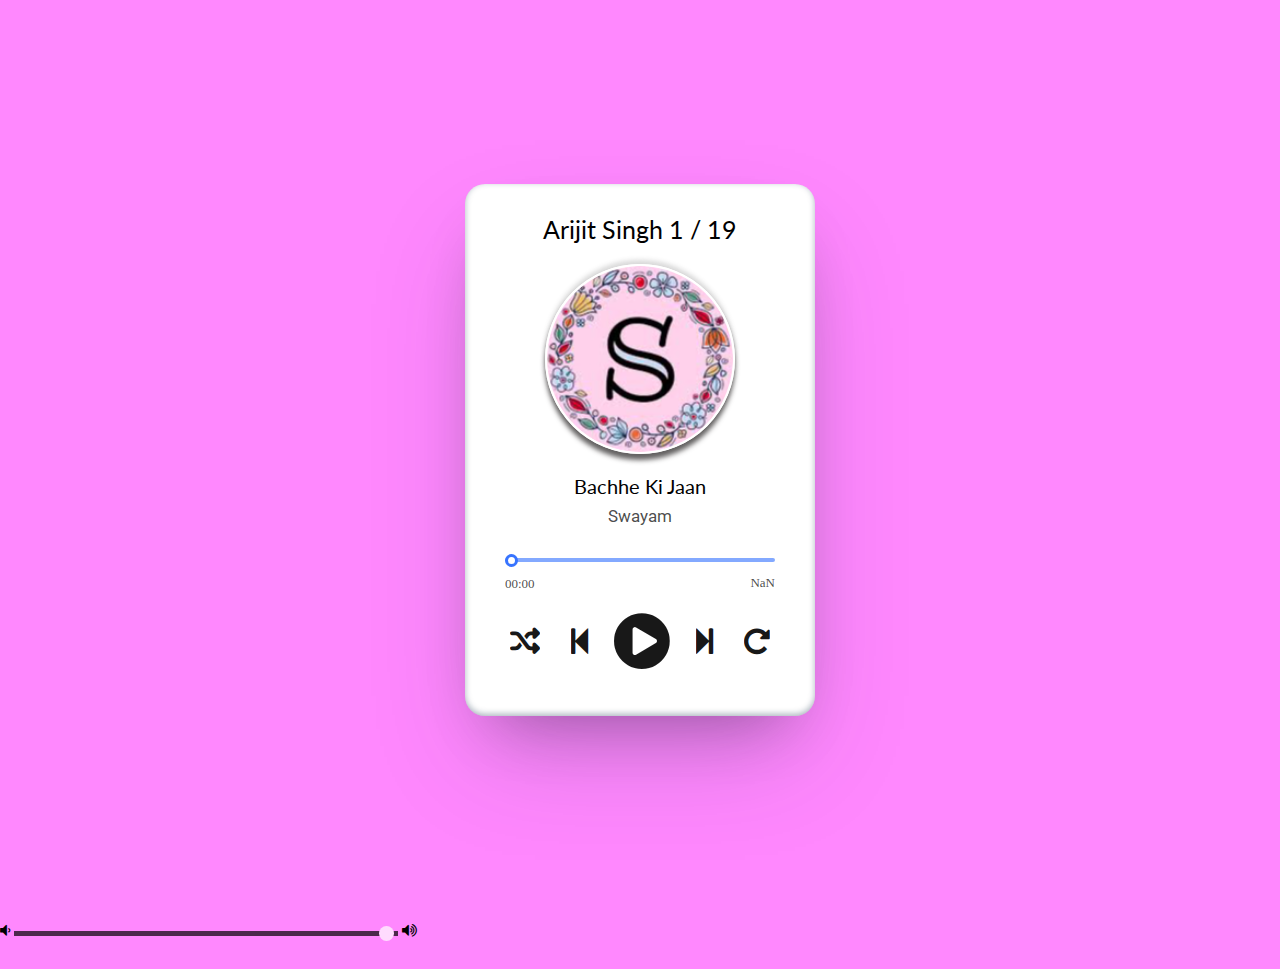
==== Artists/Arijit.html @ fdf8a6be "Update Arijit.html" ====
<!DOCTYPE html>
<html lang="en">
<head>
    <meta charset="UTF-8">
    <meta http-equiv="X-UA-Compatible" content="IE=edge">
    <meta name="viewport" content="width=device-width, initial-scale=1.0">
    <title>ARIJIT SINGH</title>
    <link rel="stylesheet" href="../HONEY SINGH/Honey_Singh.css">
    <script src="../Artists js/arijit.js" defer></script>
    <link rel="stylesheet" href="https://cdnjs.cloudflare.com/ajax/libs/font-awesome/6.1.1/css/all.min.css">
    <link rel="stylesheet" href="https://cdnjs.cloudflare.com/ajax/libs/font-awesome/4.7.0/css/font-awesome.min.css">
</head>
<body>
    <div class="bg">
        <img src="./2-removebg-preview.png" alt="">
        <img src="./1-removebg-preview.png" alt="" class="girl">
    </div>
   <div class="player">
       <div class="wrapper">
           <div class="details">
               <div class="now-playing">PLAYING x OF y</div>
               <div class="track-art"></div>
               <div class="track-name">Track Name</div>
               <div class="track-artist">Track Artist</div>
           </div>

           <div class="slider_container">
               <div class="current-time">00:00</div>
                <input type="range" min="1" max="100" value="0" class="seek_slider" onchange="seekTo()">
                <div class="total-duration">00:30</div>
           </div>

           <div class="buttons">
               <div class="random-track" onclick="randomTrack()">
                   <i class="fas fa-random fa-1x" title="random"></i>
               </div>
               <div class="prev-track" onclick="prevTrack()">
                    <i class="fa fa-step-backward fa-2x"></i>
                </div>
                <div class="playpause-track" onclick="playpauseTrack()">
                    <i class="fa fa-play-circle fa-5x"></i>
                </div>
                <div class="next-track" onclick="nextTrack()">
                    <i class="fa fa-step-forward fa-2x"></i>
                </div>
                <div class="repeat-track" onclick="repeatTrack()">
                    <i class="fa fa-repeat fa-2x" title="repeat"></i>
                </div>
           </div>
       </div>
   </div>
   <!-- Define the section for displaying the volume slider-->
   <div class="slider_container">
    <i class="fa fa-volume-down"></i>
    <input type="range" min="1" max="100"
      value="99" class="volume_slider" onchange="setVolume()">
    <i class="fa fa-volume-up"></i>
  </div>
</div>
</body>
</html>
---- HONEY SINGH/Honey_Singh.css ----
@import url("https://fonts.googleapis.com/css2?family=Lato&family=Montserrat:wght@600&family=Roboto:wght@300;400&display=swap");

* {
  margin: 0;
  padding: 0;
  box-sizing: border-box;
}
body {
  background-color: lightgreen;

  /* Smoothly transition the background color */
  transition: background-color .5s;
  font-family: "Lato", sans-serif;
  
  overflow: hidden;
/* background-color: #FF9A8B;
background-image: linear-gradient(90deg, #FF9A8B 0%, #FF6A88 55%, #FF99AC 100%); */

}
.bg{
    position: absolute;
    top: 450px;
}
.bg img{
    width: 600px;
}
.bg .girl{
    position: absolute;
    left: 770px;
    bottom: 35px;
    width: 750px;
}
.player {
  width: 100%;
  height: 100vh;
  display: flex;
  align-items: center;
  justify-content: center;
  flex-direction: column;
}
.wrapper {
  width: 350px;
  padding: 30px 40px;
  border-radius: 20px;
  box-shadow: rgba(50, 50, 93, 0.25) 0px 50px 100px -20px,
    rgba(0, 0, 0, 0.3) 0px 30px 60px -30px,
    rgba(10, 37, 64, 0.35) 0px -2px 6px 0px inset;
  background-color: white;
}
.details {
  display: flex;
  flex-direction: column;
  align-items: center;
  justify-content: center;
}

.track-art {
  margin: 20px auto;
  height: 190px;
  width: 190px;
  border-radius: 50%;
  background-size: cover;
  background-position: center;
  border: 2px solid #fff;
  box-shadow: 0px 6px 5px #ccc;
  box-shadow: 0px 6px 5px rgba(33, 30, 30, 0.701),
    -0px -4px 5px rgba(71, 71, 71, 0.21);
}
.now-playing {
  font-size: 25px;
}
.track-name {
  font-size: 20px;
  font-weight: 400;
  margin-bottom: 5px;
  text-transform: capitalize;
  text-align: center;
}

.track-artist {
  font-size: 17px;
  text-transform: capitalize;
  font-family: "Roboto", sans-serif;
  margin-top: 3px;
  color: rgba(0, 0, 0, 0.715);
}
.buttons {
  width: 90%;
  margin: auto;
  display: flex;
  flex-direction: row;
  align-items: center;
  justify-content: center;
}
.buttons i {
  opacity: 0.9;
  padding: 13px;
  font-size: 30px;
  cursor: pointer;
  transition: 0.2s;
}
.buttons i:hover {
  color: #abe9d9;
}
.buttons .playpause-track i {
  font-size: 65px;
}
.music-list{
  position: absolute;
  background: var(--white);
  width: 100%;
  left: 0;
  bottom: -55%;
  opacity: 0;
  pointer-events: none;
  z-index: 5;
  padding: 15px 30px;
  border-radius: 15px;
  box-shadow: 0px -5px 10px rgba(0,0,0,0.1);
  transition: all 0.15s ease-out;
}
.music-list.show{
  bottom: 0;
  opacity: 1;
  pointer-events: auto;
}
.header .row{
  display: flex;
  align-items: center;
  font-size: 19px;
  color: var(--lightblack);
}
.header .row i{
  cursor: default;
}
.header .row span{
  margin-left: 5px;
}
.header #close{
  font-size: 22px;
  color: var(--lightblack);
}
.music-list ul{
  margin: 10px 0;
  max-height: 260px;
  overflow: auto;
}
.music-list ul::-webkit-scrollbar{
  width: 0px;
}
.music-list ul li{
  list-style: none;
  display: flex;
  cursor: pointer;
  padding-bottom: 10px;
  margin-bottom: 5px;
  color: var(--lightblack);
  border-bottom: 1px solid #E5E5E5;
}
.music-list ul li:last-child{
  border-bottom: 0px;
}
.music-list ul li .row span{
  font-size: 17px;
}
.music-list ul li .row p{
  opacity: 0.9;
}
ul li .audio-duration{
  font-size: 16px;
}
ul li.playing{
  pointer-events: none;
  color: var(--violet);
}

.slider_container {
  width: 100%;
  margin: 20px auto;
  margin-bottom: 30px;
  position: relative;
}
.current-time,
.total-duration {
  position: absolute;
  color: rgba(0, 0, 0, 0.731);
  font-family: cursive;
  font-size: 13px;
}
.current-time {
  padding-top: 30px;
  left: 0;
}
.total-duration {
  padding-top: 10px;
  right: 0;
}
.seek_slider {
  width: 100%;
  border-radius: 20px;
  appearance: none;
  height: 4px;
  background: #83a9ff;
  transition: opacity 0.2s;
}
.volume_slider {
  -webkit-appearance: none;
  -moz-appearance: none;
  appearance: none;
  height: 5px;
  background: black;
  opacity: 0.7;
  -webkit-transition: .2s;
  transition: opacity .2s;
}
.seek_slider::-webkit-slider-thumb {
  appearance: none;
  width: 13px;
  height: 13px;
  background: white;
  border: 3px solid #3774ff;
  cursor: pointer;
  border-radius: 100%;
}
.volume_slider::-webkit-slider-thumb {
  -webkit-appearance: none;
  -moz-appearance: none;
  appearance: none;
  width: 15px;
  height: 15px;
  background: white;
  cursor: pointer;
  border-radius: 50%;
}
.seek_slider:hover,
.volume_slider:hover {
  opacity: 1.0;
}

 
.volume_slider {
  width: 30%;
}

.rotate {
  animation: rotation 9s infinite linear;
}
i.fa-play-circle,
i.fa-pause-circle,
i.fa-step-forward,
i.fa-step-backward {
  cursor: pointer;
}
@keyframes rotation {
  from {
    transform: rotate(0deg);
  }
  to {
    transform: rotate(359deg);
  }
}

.fa-random {
  margin-right: 5px;
}
.fa-repeat {
  margin-left: 5px;
}
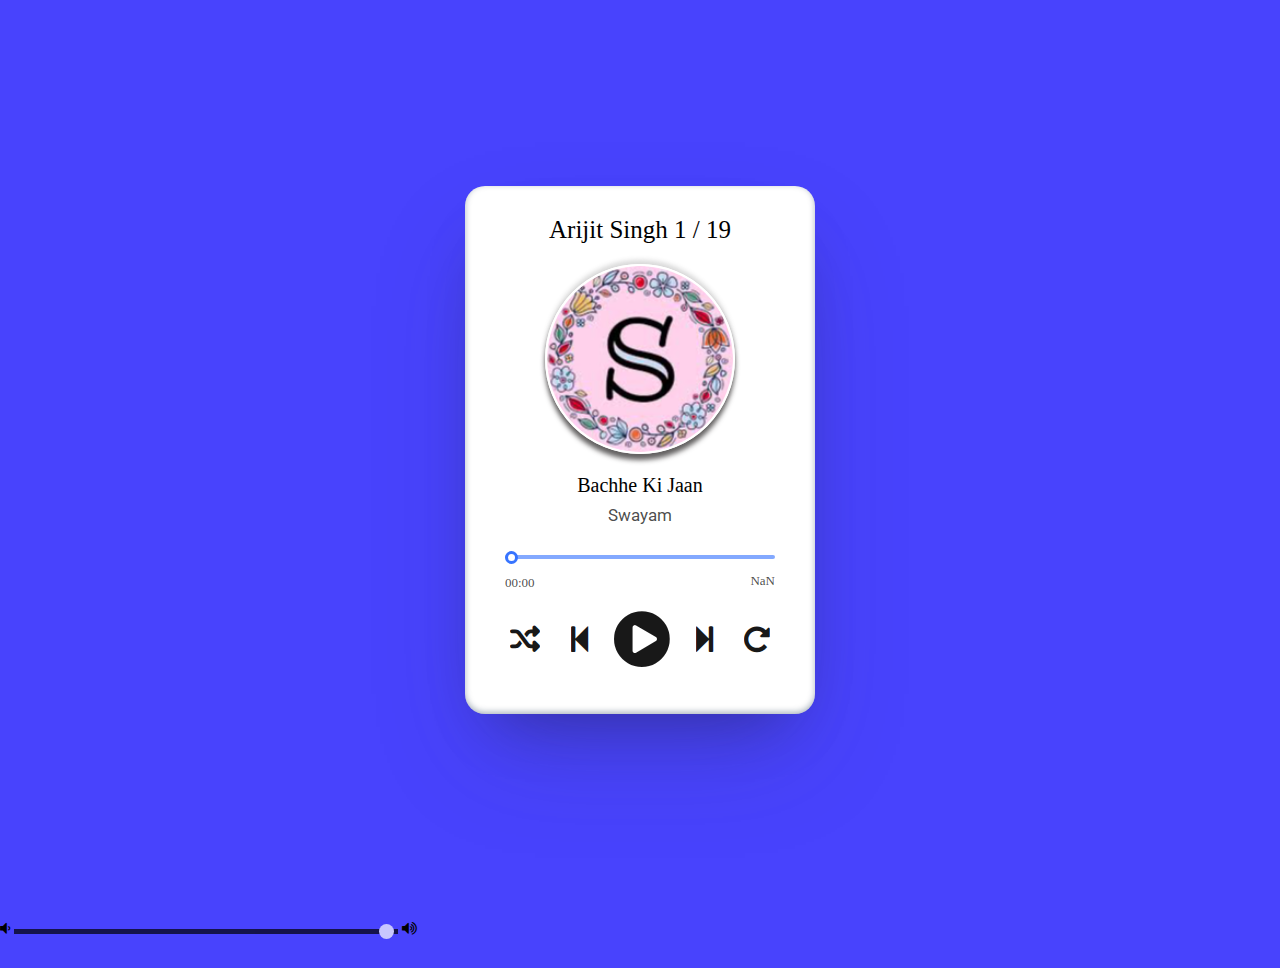
==== commit 1e6c7835: "Update Arijit.html" ====
--- a/Artists/Arijit.html
+++ b/Artists/Arijit.html
@@ -5,7 +5,7 @@
     <meta http-equiv="X-UA-Compatible" content="IE=edge">
     <meta name="viewport" content="width=device-width, initial-scale=1.0">
     <title>ARIJIT SINGH</title>
-    <link rel="stylesheet" href="../HONEY SINGH/Honey_Singh.css">
+    <link rel="stylesheet" href="../css/common.css">
     <script src="../Artists js/arijit.js" defer></script>
     <link rel="stylesheet" href="https://cdnjs.cloudflare.com/ajax/libs/font-awesome/6.1.1/css/all.min.css">
     <link rel="stylesheet" href="https://cdnjs.cloudflare.com/ajax/libs/font-awesome/4.7.0/css/font-awesome.min.css">
--- a/css/common.css
+++ b/css/common.css
@@ -0,0 +1,271 @@
+@import url("https://fonts.googleapis.com/css2?family=Lato&family=Montserrat:wght@600&family=Roboto:wght@300;400&display=swap");
+
+* {
+  margin: 0;
+  padding: 0;
+  box-sizing: border-box;
+}
+.body {
+  background-color: lightgreen;
+
+  /* Smoothly transition the background color */
+  transition: background-color .5s;
+  font-family: "Lato", sans-serif;
+  
+  
+/* background-color: #FF9A8B;
+background-image: linear-gradient(90deg, #FF9A8B 0%, #FF6A88 55%, #FF99AC 100%); */
+
+}
+.list{
+  color: lightcoral;
+}
+.bg{
+    position: absolute;
+    top: 450px;
+}
+.bg img{
+    width: 600px;
+}
+.bg .girl{
+    position: absolute;
+    left: 770px;
+    bottom: 35px;
+    width: 750px;
+}
+.player {
+  width: 100%;
+  height: 100vh;
+  display: flex;
+  align-items: center;
+  justify-content: center;
+  flex-direction: column;
+}
+.wrapper {
+  width: 350px;
+  padding: 30px 40px;
+  border-radius: 20px;
+  box-shadow: rgba(50, 50, 93, 0.25) 0px 50px 100px -20px,
+    rgba(0, 0, 0, 0.3) 0px 30px 60px -30px,
+    rgba(10, 37, 64, 0.35) 0px -2px 6px 0px inset;
+  background-color: white;
+}
+.details {
+  display: flex;
+  flex-direction: column;
+  align-items: center;
+  justify-content: center;
+}
+
+.track-art {
+  margin: 20px auto;
+  height: 190px;
+  width: 190px;
+  border-radius: 50%;
+  background-size: cover;
+  background-position: center;
+  border: 2px solid #fff;
+  box-shadow: 0px 6px 5px #ccc;
+  box-shadow: 0px 6px 5px rgba(33, 30, 30, 0.701),
+    -0px -4px 5px rgba(71, 71, 71, 0.21);
+}
+.now-playing {
+  font-size: 25px;
+}
+.track-name {
+  font-size: 20px;
+  font-weight: 400;
+  margin-bottom: 5px;
+  text-transform: capitalize;
+  text-align: center;
+}
+
+.track-artist {
+  font-size: 17px;
+  text-transform: capitalize;
+  font-family: "Roboto", sans-serif;
+  margin-top: 3px;
+  color: rgba(0, 0, 0, 0.715);
+}
+.buttons {
+  width: 90%;
+  margin: auto;
+  display: flex;
+  flex-direction: row;
+  align-items: center;
+  justify-content: center;
+}
+.buttons i {
+  opacity: 0.9;
+  padding: 13px;
+  font-size: 30px;
+  cursor: pointer;
+  transition: 0.2s;
+}
+.buttons i:hover {
+  color: #abe9d9;
+}
+.buttons .playpause-track i {
+  font-size: 65px;
+}
+.music-list{
+  position: absolute;
+  background: var(--white);
+  width: 100%;
+  left: 0;
+  bottom: -55%;
+  opacity: 0;
+  pointer-events: none;
+  z-index: 5;
+  padding: 15px 30px;
+  border-radius: 15px;
+  box-shadow: 0px -5px 10px rgba(0,0,0,0.1);
+  transition: all 0.15s ease-out;
+}
+.music-list.show{
+  bottom: 0;
+  opacity: 1;
+  pointer-events: auto;
+}
+.header .row{
+  display: flex;
+  align-items: center;
+  font-size: 19px;
+  color: var(--lightblack);
+}
+.header .row i{
+  cursor: default;
+}
+.header .row span{
+  margin-left: 5px;
+}
+.header #close{
+  font-size: 22px;
+  color: var(--lightblack);
+}
+.music-list ul{
+  margin: 10px 0;
+  max-height: 260px;
+  overflow: auto;
+}
+.music-list ul::-webkit-scrollbar{
+  width: 0px;
+}
+.music-list ul li{
+  list-style: none;
+  display: flex;
+  cursor: pointer;
+  padding-bottom: 10px;
+  margin-bottom: 5px;
+  color: var(--lightblack);
+  border-bottom: 1px solid #E5E5E5;
+}
+.music-list ul li:last-child{
+  border-bottom: 0px;
+}
+.music-list ul li .row span{
+  font-size: 17px;
+}
+.music-list ul li .row p{
+  opacity: 0.9;
+}
+ul li .audio-duration{
+  font-size: 16px;
+}
+ul li.playing{
+  pointer-events: none;
+  color: var(--violet);
+}
+
+.slider_container {
+  width: 100%;
+  margin: 20px auto;
+  margin-bottom: 30px;
+  position: relative;
+}
+.current-time,
+.total-duration {
+  position: absolute;
+  color: rgba(0, 0, 0, 0.731);
+  font-family: cursive;
+  font-size: 13px;
+}
+.current-time {
+  padding-top: 30px;
+  left: 0;
+}
+.total-duration {
+  padding-top: 10px;
+  right: 0;
+}
+.seek_slider {
+  width: 100%;
+  border-radius: 20px;
+  appearance: none;
+  height: 4px;
+  background: #83a9ff;
+  transition: opacity 0.2s;
+}
+.volume_slider {
+  -webkit-appearance: none;
+  -moz-appearance: none;
+  appearance: none;
+  height: 5px;
+  background: black;
+  opacity: 0.7;
+  -webkit-transition: .2s;
+  transition: opacity .2s;
+}
+.seek_slider::-webkit-slider-thumb {
+  appearance: none;
+  width: 13px;
+  height: 13px;
+  background: white;
+  border: 3px solid #3774ff;
+  cursor: pointer;
+  border-radius: 100%;
+}
+.volume_slider::-webkit-slider-thumb {
+  -webkit-appearance: none;
+  -moz-appearance: none;
+  appearance: none;
+  width: 15px;
+  height: 15px;
+  background: white;
+  cursor: pointer;
+  border-radius: 50%;
+}
+.seek_slider:hover,
+.volume_slider:hover {
+  opacity: 1.0;
+}
+
+ 
+.volume_slider {
+  width: 30%;
+}
+
+.rotate {
+  animation: rotation 9s infinite linear;
+}
+i.fa-play-circle,
+i.fa-pause-circle,
+i.fa-step-forward,
+i.fa-step-backward {
+  cursor: pointer;
+}
+@keyframes rotation {
+  from {
+    transform: rotate(0deg);
+  }
+  to {
+    transform: rotate(359deg);
+  }
+}
+
+.fa-random {
+  margin-right: 5px;
+}
+.fa-repeat {
+  margin-left: 5px;
+}
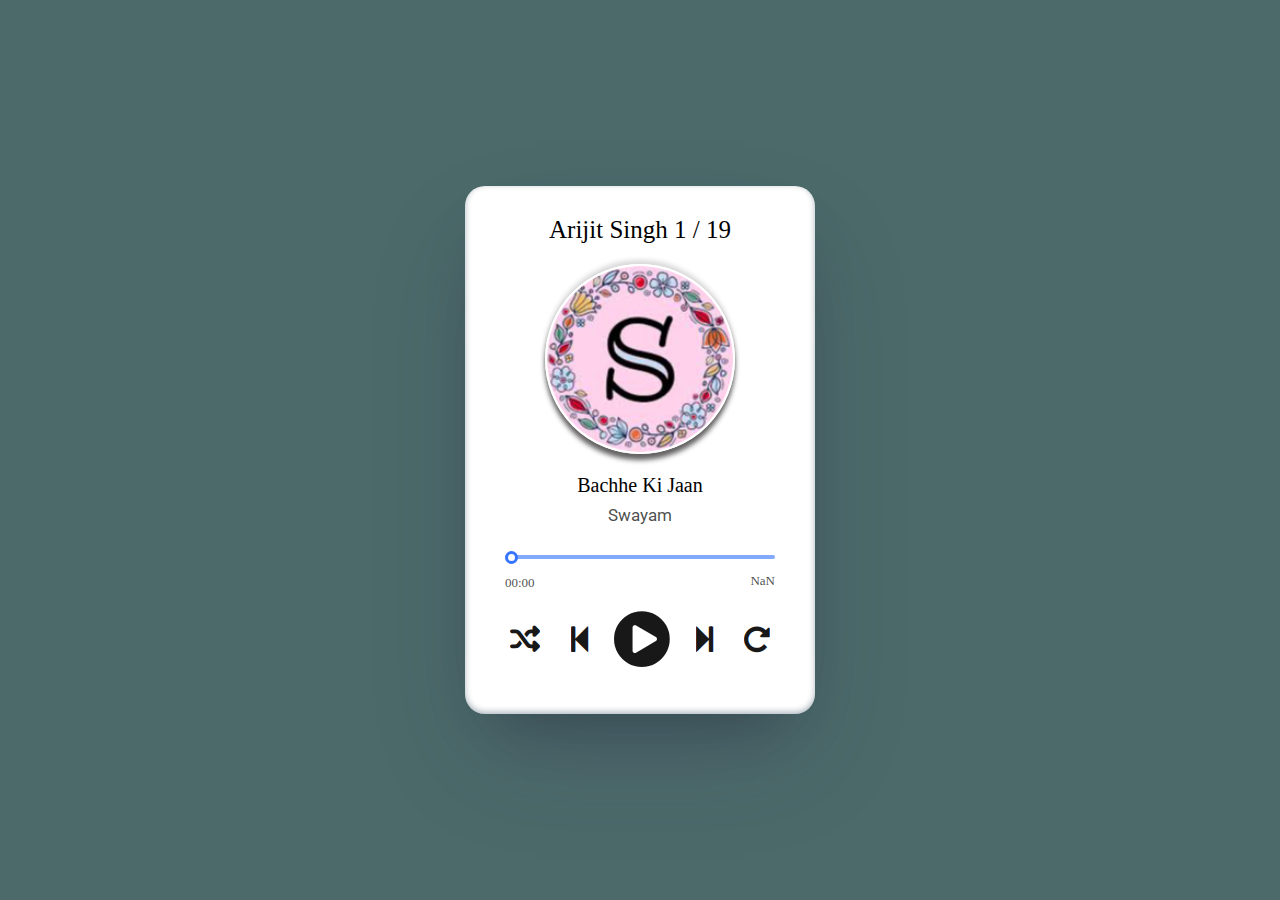
==== commit 02407fe7: "Update Arijit.html" ====
--- a/Artists/Arijit.html
+++ b/Artists/Arijit.html
@@ -49,13 +49,7 @@
            </div>
        </div>
    </div>
-   <!-- Define the section for displaying the volume slider-->
-   <div class="slider_container">
-    <i class="fa fa-volume-down"></i>
-    <input type="range" min="1" max="100"
-      value="99" class="volume_slider" onchange="setVolume()">
-    <i class="fa fa-volume-up"></i>
-  </div>
+   
 </div>
 </body>
 </html>
